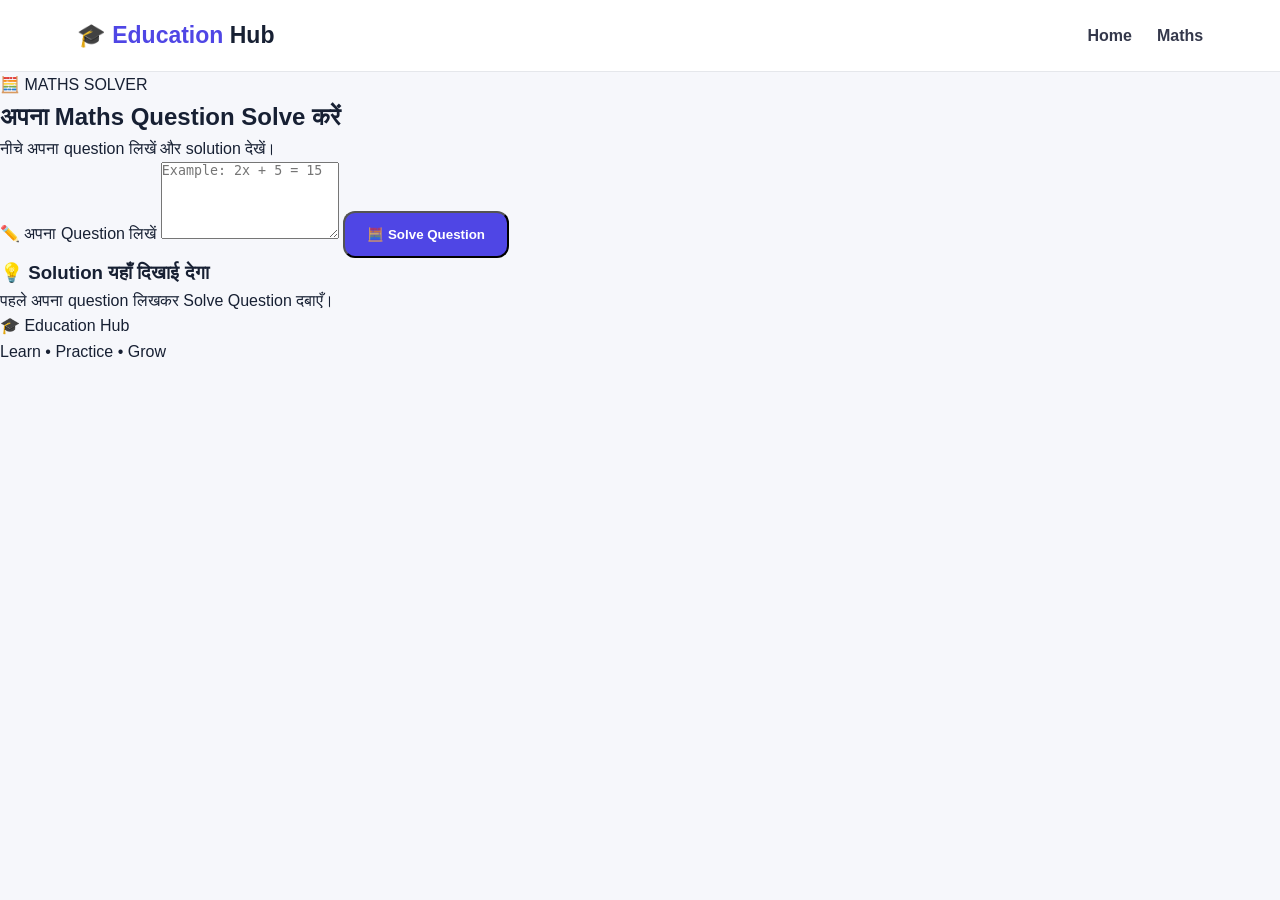
==== maths.html @ df45c543 "Create maths.html" ====
<!DOCTYPE html>
<html lang="hi">
<head>
  <meta charset="UTF-8">
  <meta name="viewport" content="width=device-width, initial-scale=1.0">

  <title>Maths Solver | Education Hub</title>

  <link rel="stylesheet" href="style.css">
</head>

<body>

  <header class="navbar">

    <div class="logo">
      🎓 <span>Education</span> Hub
    </div>

    <nav>
      <a href="index.html">Home</a>
      <a href="maths.html">Maths</a>
    </nav>

  </header>


  <main>

    <section class="section">

      <div class="section-heading">

        <span>🧮 MATHS SOLVER</span>

        <h1>
          अपना Maths Question Solve करें
        </h1>

        <p>
          नीचे अपना question लिखें और solution देखें।
        </p>

      </div>


      <div class="maths-box">

        <label for="mathQuestion">
          ✏️ अपना Question लिखें
        </label>

        <textarea
          id="mathQuestion"
          placeholder="Example: 2x + 5 = 15"
          rows="5"
        ></textarea>


        <button
          id="solveBtn"
          class="primary-btn"
          type="button"
        >
          🧮 Solve Question
        </button>


        <div
          id="answerBox"
          class="answer-box"
        >

          <h3>
            💡 Solution यहाँ दिखाई देगा
          </h3>

          <p>
            पहले अपना question लिखकर
            Solve Question दबाएँ।
          </p>

        </div>

      </div>

    </section>

  </main>


  <footer>

    <div class="footer-logo">
      🎓 Education Hub
    </div>

    <p>
      Learn • Practice • Grow
    </p>

  </footer>


  <script>

    const solveBtn =
      document.getElementById("solveBtn");

    const questionInput =
      document.getElementById("mathQuestion");

    const answerBox =
      document.getElementById("answerBox");


    solveBtn.addEventListener("click", function () {

      const question =
        questionInput.value.trim();


      if (question === "") {

        answerBox.innerHTML = `
          <h3>⚠️ Question लिखिए</h3>
          <p>
            पहले Maths question लिखें।
          </p>
        `;

        return;
      }


      if (
        question.includes("2x") &&
        question.includes("5") &&
        question.includes("15")
      ) {

        answerBox.innerHTML = `

          <h3>✅ Step-by-Step Solution</h3>

          <p>
            <strong>Question:</strong>
            ${question}
          </p>

          <br>

          <p>
            <strong>Step 1:</strong>
            2x + 5 = 15
          </p>

          <p>
            <strong>Step 2:</strong>
            2x = 15 - 5
          </p>

          <p>
            <strong>Step 3:</strong>
            2x = 10
          </p>

          <p>
            <strong>Step 4:</strong>
            x = 10 ÷ 2
          </p>

          <h2>
            🎯 Final Answer: x = 5
          </h2>

          <p>
            💡 Trick: पहले constant को दूसरी
            side ले जाकर equation को simplify करें।
          </p>

        `;

      } else {

        answerBox.innerHTML = `

          <h3>🤖 Question Received</h3>

          <p>
            आपका question:
          </p>

          <p>
            <strong>${question}</strong>
          </p>

          <br>

          <p>
            अभी हमारा basic solver केवल demo
            question के साथ काम कर रहा है।
          </p>

          <p>
            🔜 आगे हम इसमें अलग-अलग Maths
            questions solve करने की सुविधा जोड़ेंगे।
          </p>

        `;

      }

    });

  </script>

</body>
</html>
---- style.css ----
* {
  margin: 0;
  padding: 0;
  box-sizing: border-box;
}

:root {
  --primary: #4f46e5;
  --secondary: #7c3aed;
  --text: #172033;
  --muted: #667085;
  --bg: #f6f7fb;
  --card: #ffffff;
  --border: #e5e7eb;
}

html {
  scroll-behavior: smooth;
}

body {
  font-family: Arial, sans-serif;
  background: var(--bg);
  color: var(--text);
  line-height: 1.6;
}

/* NAVBAR */

.navbar {
  position: sticky;
  top: 0;
  z-index: 1000;

  height: 72px;
  padding: 0 6%;

  display: flex;
  align-items: center;
  justify-content: space-between;

  background: rgba(255,255,255,0.95);
  backdrop-filter: blur(12px);

  border-bottom: 1px solid var(--border);
}

.logo {
  font-size: 23px;
  font-weight: 800;
}

.logo span {
  color: var(--primary);
}

.navbar nav {
  display: flex;
  gap: 25px;
}

.navbar nav a {
  text-decoration: none;
  color: #34384b;
  font-weight: 600;
}

.navbar nav a:hover {
  color: var(--primary);
}

.theme-btn {
  width: 42px;
  height: 42px;

  border: none;
  border-radius: 50%;

  background: #eef0f8;

  cursor: pointer;
  font-size: 18px;
}

/* HERO */

.hero {
  width: min(1200px, 90%);
  min-height: 650px;

  margin: auto;

  display: grid;
  grid-template-columns: 1fr 1fr;

  align-items: center;

  gap: 60px;

  padding: 80px 0;
}

.badge {
  display: inline-block;

  padding: 8px 15px;

  border-radius: 30px;

  background: #eeeeff;

  color: var(--primary);

  font-weight: 700;

  margin-bottom: 20px;
}

.hero h1 {
  font-size: clamp(45px, 7vw, 78px);

  line-height: 1.05;

  margin-bottom: 25px;
}

.hero h1 span {
  color: var(--primary);
}

.hero p {
  max-width: 650px;

  color: var(--muted);

  font-size: 19px;

  margin-bottom: 30px;
}

.hero-buttons {
  display: flex;
  gap: 14px;
  flex-wrap: wrap;
}

.primary-btn,
.secondary-btn {
  padding: 14px 22px;

  border-radius: 12px;

  text-decoration: none;

  font-weight: 700;
}

.primary-btn {
  background: var(--primary);
  color: white;
}

.secondary-btn {
  background: white;
  color: var(--text);

  border: 1px solid var(--border);
}

/* HERO VISUAL */

.hero-visual {
  min-height: 400px;

  position: relative;

  display: flex;

  align-items: center;
  justify-content: center;
}

.main-card {
  width: 310px;

  padding: 40px;

  background: white;

  border-radius: 25px;

  text-align: center;

  box-shadow: 0 25px 70px rgba(60,60,100,0.15);
}

.card-icon {
  font-size: 70px;
  margin-bottom: 15px;
}

.floating-card {
  position: absolute;

  padding: 14
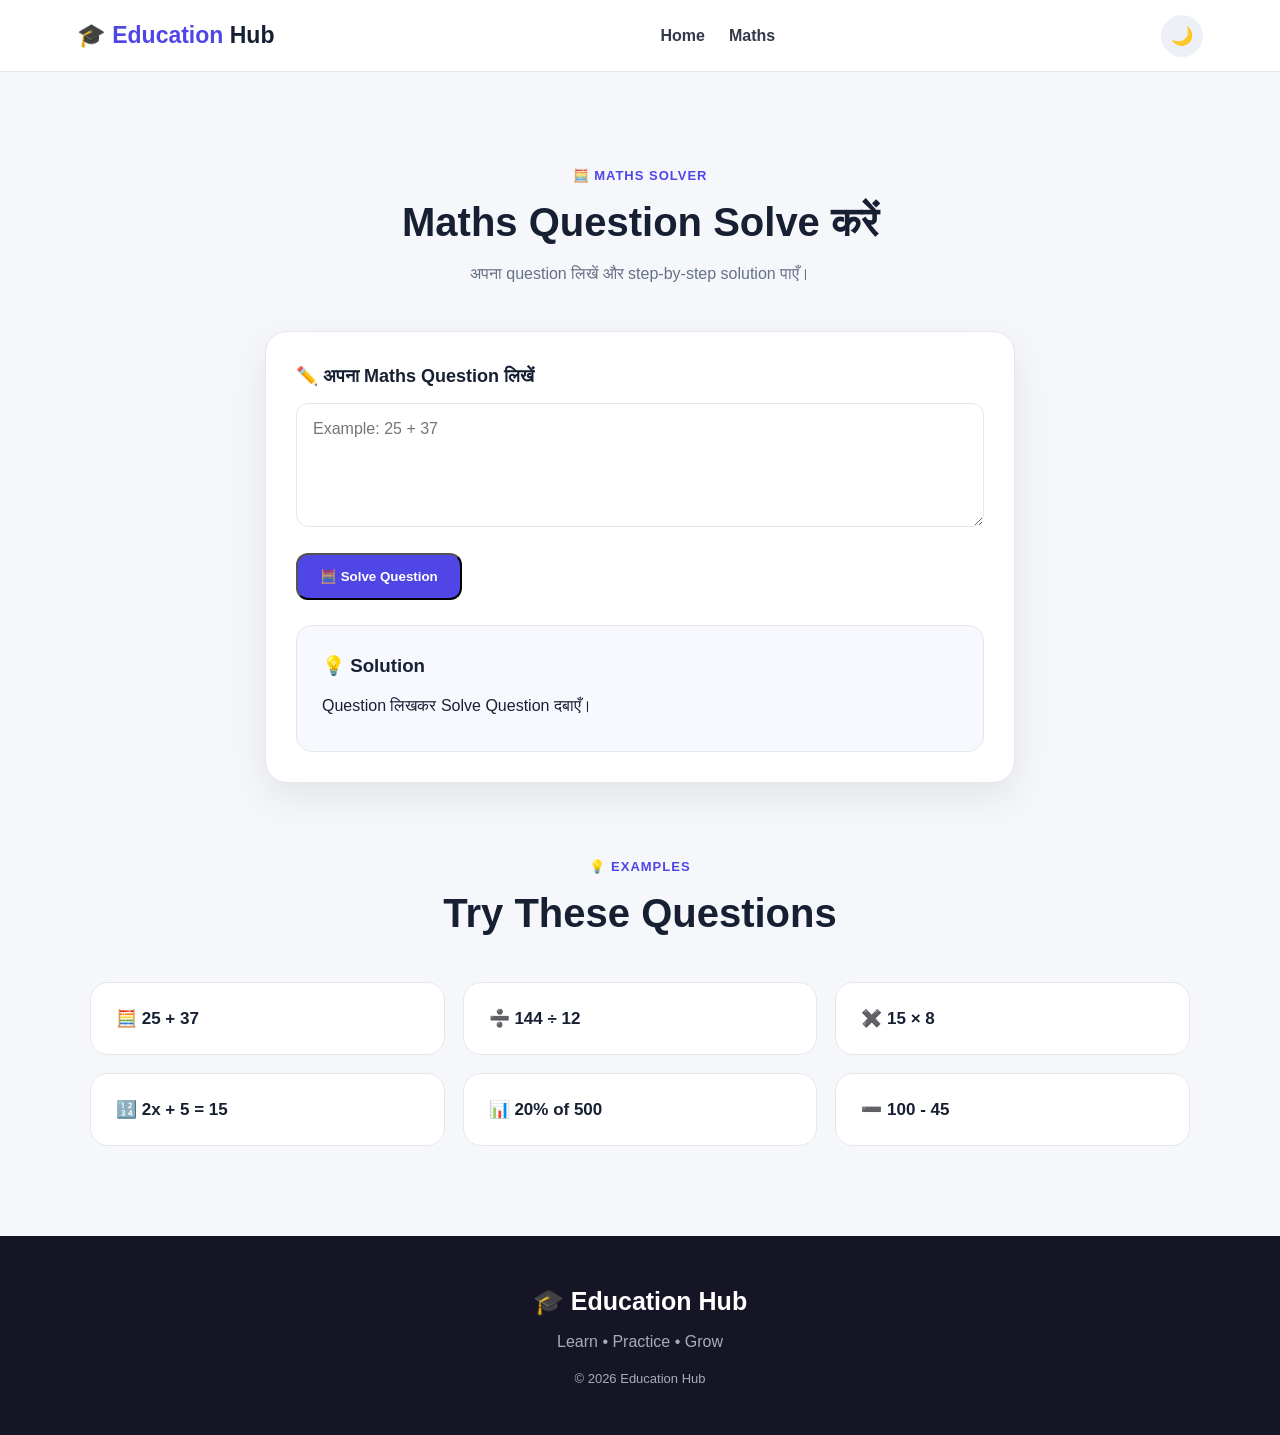
==== commit fd991726: "Update maths.html" ====
--- a/maths.html
+++ b/maths.html
@@ -1,15 +1,29 @@
 <!DOCTYPE html>
 <html lang="hi">
+
 <head>
+
   <meta charset="UTF-8">
-  <meta name="viewport" content="width=device-width, initial-scale=1.0">
+
+  <meta
+    name="viewport"
+    content="width=device-width, initial-scale=1.0"
+  >
 
   <title>Maths Solver | Education Hub</title>
 
-  <link rel="stylesheet" href="style.css">
+  <link
+    rel="stylesheet"
+    href="style.css"
+  >
+
 </head>
 
+
 <body>
+
+
+  <!-- NAVBAR -->
 
   <header class="navbar">
 
@@ -18,43 +32,73 @@
     </div>
 
     <nav>
-      <a href="index.html">Home</a>
-      <a href="maths.html">Maths</a>
+
+      <a href="index.html">
+        Home
+      </a>
+
+      <a href="maths.html">
+        Maths
+      </a>
+
     </nav>
 
+    <button
+      id="themeBtn"
+      class="theme-btn"
+      type="button"
+    >
+      🌙
+    </button>
+
   </header>
 
 
+
+  <!-- MAIN -->
+
   <main>
 
     <section class="section">
 
+
       <div class="section-heading">
 
-        <span>🧮 MATHS SOLVER</span>
+        <span>
+          🧮 MATHS SOLVER
+        </span>
 
         <h1>
-          अपना Maths Question Solve करें
+          Maths Question Solve करें
         </h1>
 
         <p>
-          नीचे अपना question लिखें और solution देखें।
+          अपना question लिखें और
+          step-by-step solution पाएँ।
         </p>
 
       </div>
 
 
+
+      <!-- SOLVER BOX -->
+
       <div class="maths-box">
 
+
         <label for="mathQuestion">
-          ✏️ अपना Question लिखें
+
+          ✏️ अपना Maths Question लिखें
+
         </label>
+
 
         <textarea
           id="mathQuestion"
-          placeholder="Example: 2x + 5 = 15"
           rows="5"
+          placeholder="Example: 25 + 37"
         ></textarea>
+
 
 
         <button
@@ -62,9 +106,14 @@
           class="primary-btn"
           type="button"
         >
+
           🧮 Solve Question
+
         </button>
 
+
+
+        <!-- ANSWER -->
 
         <div
           id="answerBox"
@@ -72,22 +121,130 @@
         >
 
           <h3>
-            💡 Solution यहाँ दिखाई देगा
+            💡 Solution
           </h3>
 
           <p>
-            पहले अपना question लिखकर
+            Question लिखकर
             Solve Question दबाएँ।
           </p>
 
         </div>
 
+
       </div>
 
+
+
+      <!-- EXAMPLES -->
+
+      <div
+        class="section-heading"
+        style="margin-top:70px;"
+      >
+
+        <span>
+          💡 EXAMPLES
+        </span>
+
+        <h2>
+          Try These Questions
+        </h2>
+
+      </div>
+
+
+
+      <div class="class-grid">
+
+
+        <button
+          class="class-card example-question"
+          type="button"
+          data-question="25 + 37"
+        >
+
+          🧮
+          25 + 37
+
+        </button>
+
+
+
+        <button
+          class="class-card example-question"
+          type="button"
+          data-question="144 / 12"
+        >
+
+          ➗
+          144 ÷ 12
+
+        </button>
+
+
+
+        <button
+          class="class-card example-question"
+          type="button"
+          data-question="15 * 8"
+        >
+
+          ✖️
+          15 × 8
+
+        </button>
+
+
+
+        <button
+          class="class-card example-question"
+          type="button"
+          data-question="2x + 5 = 15"
+        >
+
+          🔢
+          2x + 5 = 15
+
+        </button>
+
+
+
+        <button
+          class="class-card example-question"
+          type="button"
+          data-question="20% of 500"
+        >
+
+          📊
+          20% of 500
+
+        </button>
+
+
+
+        <button
+          class="class-card example-question"
+          type="button"
+          data-question="100 - 45"
+        >
+
+          ➖
+          100 - 45
+
+        </button>
+
+
+      </div>
+
+
     </section>
 
   </main>
 
+
+
+  <!-- FOOTER -->
 
   <footer>
 
@@ -99,49 +256,235 @@
       Learn • Practice • Grow
     </p>
 
+    <p class="copyright">
+      © 2026 Education Hub
+    </p>
+
   </footer>
 
 
+
+  <!-- JAVASCRIPT -->
+
   <script>
 
+    // -----------------------------
+    // DARK MODE
+    // -----------------------------
+
+    const themeBtn =
+      document.getElementById("themeBtn");
+
+
+    const savedTheme =
+      localStorage.getItem(
+        "educationHubTheme"
+      );
+
+
+    if (savedTheme === "dark") {
+
+      document.body.classList.add("dark");
+
+      themeBtn.textContent = "☀️";
+
+    }
+
+
+    themeBtn.addEventListener(
+      "click",
+      () => {
+
+        document.body.classList.toggle(
+          "dark"
+        );
+
+
+        const isDark =
+          document.body.classList.contains(
+            "dark"
+          );
+
+
+        themeBtn.textContent =
+          isDark ? "☀️" : "🌙";
+
+
+        localStorage.setItem(
+          "educationHubTheme",
+          isDark ? "dark" : "light"
+        );
+
+      }
+    );
+
+
+
+    // -----------------------------
+    // ELEMENTS
+    // -----------------------------
+
+    const questionInput =
+      document.getElementById(
+        "mathQuestion"
+      );
+
+
     const solveBtn =
-      document.getElementById("solveBtn");
-
-    const questionInput =
-      document.getElementById("mathQuestion");
+      document.getElementById(
+        "solveBtn"
+      );
+
 
     const answerBox =
-      document.getElementById("answerBox");
-
-
-    solveBtn.addEventListener("click", function () {
+      document.getElementById(
+        "answerBox"
+      );
+
+
+
+    // -----------------------------
+    // SOLVER FUNCTION
+    // -----------------------------
+
+    function solveQuestion() {
+
 
       const question =
         questionInput.value.trim();
 
 
-      if (question === "") {
+      if (!question) {
 
         answerBox.innerHTML = `
+
           <h3>⚠️ Question लिखिए</h3>
+
           <p>
-            पहले Maths question लिखें।
+            पहले कोई Maths question लिखें।
           </p>
+
         `;
 
         return;
+
       }
 
 
-      if (
-        question.includes("2x") &&
-        question.includes("5") &&
-        question.includes("15")
-      ) {
+
+      // -----------------------------
+      // LINEAR EQUATION
+      // Example: 2x + 5 = 15
+      // -----------------------------
+
+      const equation =
+        question
+          .replace(/\s/g, "")
+          .toLowerCase();
+
+
+      const match =
+        equation.match(
+          /^([+-]?\d+(?:\.\d+)?)x([+-]\d+(?:\.\d+)?)=([+-]?\d+(?:\.\d+)?)$/
+        );
+
+
+      if (match) {
+
+        const a =
+          Number(match[1]);
+
+        const b =
+          Number(match[2]);
+
+        const c =
+          Number(match[3]);
+
+
+        if (a !== 0) {
+
+          const x =
+            (c - b) / a;
+
+
+          answerBox.innerHTML = `
+
+            <h3>
+              ✅ Step-by-Step Solution
+            </h3>
+
+            <p>
+              <strong>Question:</strong>
+              ${question}
+            </p>
+
+            <br>
+
+            <p>
+              <strong>Step 1:</strong>
+              ${a}x ${b >= 0 ? "+" : ""}
+              ${b} = ${c}
+            </p>
+
+            <p>
+              <strong>Step 2:</strong>
+              ${a}x = ${c} - (${b})
+            </p>
+
+            <p>
+              <strong>Step 3:</strong>
+              ${a}x = ${c - b}
+            </p>
+
+            <p>
+              <strong>Step 4:</strong>
+              x = ${c - b} ÷ ${a}
+            </p>
+
+            <h2>
+              🎯 Final Answer:
+              x = ${x}
+            </h2>
+
+          `;
+
+          return;
+
+        }
+
+      }
+
+
+
+      // -----------------------------
+      // PERCENTAGE
+      // Example: 20% of 500
+      // -----------------------------
+
+      const percentage =
+        question.match(
+          /^(\d+(?:\.\d+)?)%\s*of\s*(\d+(?:\.\d+)?)$/i
+        );
+
+
+      if (percentage) {
+
+        const percent =
+          Number(percentage[1]);
+
+        const number =
+          Number(percentage[2]);
+
+
+        const answer =
+          (percent / 100) * number;
+
 
         answerBox.innerHTML = `
 
-          <h3>✅ Step-by-Step Solution</h3>
+          <h3>
+            ✅ Step-by-Step Solution
+          </h3>
 
           <p>
             <strong>Question:</strong>
@@ -152,68 +495,222 @@
 
           <p>
             <strong>Step 1:</strong>
-            2x + 5 = 15
+            ${percent}% = ${percent}/100
           </p>
 
           <p>
             <strong>Step 2:</strong>
-            2x = 15 - 5
+            ${percent}/100 × ${number}
           </p>
 
+          <h2>
+            🎯 Final Answer:
+            ${answer}
+          </h2>
+
+        `;
+
+        return;
+
+      }
+
+
+
+      // -----------------------------
+      // BASIC ARITHMETIC
+      // -----------------------------
+
+      const arithmetic =
+        question.match(
+          /^(-?\d+(?:\.\d+)?)\s*([+\-*/])\s*(-?\d+(?:\.\d+)?)$/
+        );
+
+
+      if (arithmetic) {
+
+        const num1 =
+          Number(arithmetic[1]);
+
+        const operator =
+          arithmetic[2];
+
+        const num2 =
+          Number(arithmetic[3]);
+
+
+        let answer;
+
+
+        if (
+          operator === "/" &&
+          num2 === 0
+        ) {
+
+          answerBox.innerHTML = `
+
+            <h3>⚠️ Error</h3>
+
+            <p>
+              किसी संख्या को 0 से divide
+              नहीं कर सकते।
+            </p>
+
+          `;
+
+          return;
+
+        }
+
+
+        switch (operator) {
+
+          case "+":
+
+            answer =
+              num1 + num2;
+
+            break;
+
+
+          case "-":
+
+            answer =
+              num1 - num2;
+
+            break;
+
+
+          case "*":
+
+            answer =
+              num1 * num2;
+
+            break;
+
+
+          case "/":
+
+            answer =
+              num1 / num2;
+
+            break;
+
+        }
+
+
+        answerBox.innerHTML = `
+
+          <h3>
+            ✅ Solution
+          </h3>
+
           <p>
-            <strong>Step 3:</strong>
-            2x = 10
+            <strong>Question:</strong>
+            ${question}
           </p>
 
+          <br>
+
           <p>
-            <strong>Step 4:</strong>
-            x = 10 ÷ 2
+            <strong>Step 1:</strong>
+            ${num1} ${operator} ${num2}
           </p>
 
+          <p>
+            <strong>Step 2:</strong>
+            Calculate the operation
+          </p>
+
           <h2>
-            🎯 Final Answer: x = 5
+            🎯 Final Answer:
+            ${answer}
           </h2>
 
-          <p>
-            💡 Trick: पहले constant को दूसरी
-            side ले जाकर equation को simplify करें।
-          </p>
-
         `;
 
-      } else {
-
-        answerBox.innerHTML = `
-
-          <h3>🤖 Question Received</h3>
-
-          <p>
-            आपका question:
-          </p>
-
-          <p>
-            <strong>${question}</strong>
-          </p>
-
-          <br>
-
-          <p>
-            अभी हमारा basic solver केवल demo
-            question के साथ काम कर रहा है।
-          </p>
-
-          <p>
-            🔜 आगे हम इसमें अलग-अलग Maths
-            questions solve करने की सुविधा जोड़ेंगे।
-          </p>
-
-        `;
+        return;
 
       }
 
-    });
+
+
+      // -----------------------------
+      // UNKNOWN QUESTION
+      // -----------------------------
+
+      answerBox.innerHTML = `
+
+        <h3>
+          🤖 Question Received
+        </h3>
+
+        <p>
+          <strong>
+            ${question}
+          </strong>
+        </p>
+
+        <br>
+
+        <p>
+          यह question अभी हमारे basic
+          solver में supported नहीं है।
+        </p>
+
+        <p>
+          🔜 आगे हम इसमें और Maths topics
+          और AI solution जोड़ेंगे।
+        </p>
+
+      `;
+
+    }
+
+
+
+    // -----------------------------
+    // SOLVE BUTTON
+    // -----------------------------
+
+    solveBtn.addEventListener(
+      "click",
+      solveQuestion
+    );
+
+
+
+    // -----------------------------
+    // EXAMPLE QUESTIONS
+    // -----------------------------
+
+    const examples =
+      document.querySelectorAll(
+        ".example-question"
+      );
+
+
+    examples.forEach(
+      (example) => {
+
+        example.addEventListener(
+          "click",
+          () => {
+
+            questionInput.value =
+              example.dataset.question;
+
+            solveQuestion();
+
+          }
+        );
+
+      }
+    );
+
 
   </script>
 
+
 </body>
+
 </html>
--- a/style.css
+++ b/style.css
@@ -25,6 +25,7 @@
   line-height: 1.6;
 }
 
+
 /* NAVBAR */
 
 .navbar {
@@ -39,7 +40,7 @@
   align-items: center;
   justify-content: space-between;
 
-  background: rgba(255,255,255,0.95);
+  background: rgba(255, 255, 255, 0.96);
   backdrop-filter: blur(12px);
 
   border-bottom: 1px solid var(--border);
@@ -48,6 +49,7 @@
 .logo {
   font-size: 23px;
   font-weight: 800;
+  white-space: nowrap;
 }
 
 .logo span {
@@ -56,7 +58,7 @@
 
 .navbar nav {
   display: flex;
-  gap: 25px;
+  gap: 24px;
 }
 
 .navbar nav a {
@@ -82,6 +84,7 @@
   font-size: 18px;
 }
 
+
 /* HERO */
 
 .hero {
@@ -113,6 +116,8 @@
 
   font-weight: 700;
 
+  font-size: 14px;
+
   margin-bottom: 20px;
 }
 
@@ -120,6 +125,8 @@
   font-size: clamp(45px, 7vw, 78px);
 
   line-height: 1.05;
+
+  letter-spacing: -2px;
 
   margin-bottom: 25px;
 }
@@ -146,6 +153,8 @@
 
 .primary-btn,
 .secondary-btn {
+  display: inline-block;
+
   padding: 14px 22px;
 
   border-radius: 12px;
@@ -160,6 +169,10 @@
   color: white;
 }
 
+.primary-btn:hover {
+  background: #3730a3;
+}
+
 .secondary-btn {
   background: white;
   color: var(--text);
@@ -167,6 +180,7 @@
   border: 1px solid var(--border);
 }
 
+
 /* HERO VISUAL */
 
 .hero-visual {
@@ -191,15 +205,531 @@
 
   text-align: center;
 
-  box-shadow: 0 25px 70px rgba(60,60,100,0.15);
+  box-shadow: 0 25px 70px rgba(60, 60, 100, 0.15);
+
+  transform: rotate(2deg);
 }
 
 .card-icon {
   font-size: 70px;
+
   margin-bottom: 15px;
+}
+
+.main-card h3 {
+  font-size: 25px;
+  margin-bottom: 8px;
+}
+
+.main-card p {
+  color: var(--muted);
 }
 
 .floating-card {
   position: absolute;
 
-  padding: 14
+  padding: 14px 18px;
+
+  background: white;
+
+  border-radius: 14px;
+
+  box-shadow: 0 12px 30px rgba(0, 0, 0, 0.12);
+
+  font-weight: 700;
+}
+
+.card-one {
+  top: 45px;
+  left: 20px;
+}
+
+.card-two {
+  top: 110px;
+  right: 5px;
+}
+
+.card-three {
+  bottom: 55px;
+  left: 35px;
+}
+
+
+/* SECTIONS */
+
+.section {
+  width: min(1100px, 90%);
+
+  margin: auto;
+
+  padding: 90px 0;
+}
+
+.section-heading {
+  text-align: center;
+
+  max-width: 700px;
+
+  margin: 0 auto 45px;
+}
+
+.section-heading span {
+  color: var(--primary);
+
+  font-size: 13px;
+
+  font-weight: 800;
+
+  letter-spacing: 1px;
+}
+
+.section-heading h1,
+.section-heading h2 {
+  font-size: 40px;
+
+  line-height: 1.2;
+
+  margin: 10px 0 15px;
+}
+
+.section-heading p {
+  color: var(--muted);
+}
+
+
+/* SUBJECTS */
+
+.subject-grid {
+  display: grid;
+
+  grid-template-columns: repeat(4, 1fr);
+
+  gap: 20px;
+}
+
+.subject-card {
+  padding: 28px;
+
+  background: var(--card);
+
+  border: 1px solid var(--border);
+
+  border-radius: 20px;
+
+  transition: 0.25s;
+}
+
+.subject-card:hover {
+  transform: translateY(-7px);
+
+  box-shadow: 0 15px 35px rgba(0, 0, 0, 0.08);
+}
+
+.subject-icon {
+  font-size: 45px;
+
+  margin-bottom: 15px;
+}
+
+.subject-card h3 {
+  margin-bottom: 8px;
+}
+
+.subject-card p {
+  color: var(--muted);
+
+  margin-bottom: 20px;
+}
+
+.subject-card button {
+  border: none;
+
+  background: #eeeeff;
+
+  color: var(--primary);
+
+  padding: 10px 14px;
+
+  border-radius: 9px;
+
+  font-weight: 700;
+
+  cursor: pointer;
+}
+
+
+/* CLASSES */
+
+.class-grid {
+  display: grid;
+
+  grid-template-columns: repeat(3, 1fr);
+
+  gap: 18px;
+}
+
+.class-card {
+  padding: 25px;
+
+  background: var(--card);
+
+  color: var(--text);
+
+  border: 1px solid var(--border);
+
+  border-radius: 18px;
+
+  font-size: 17px;
+
+  font-weight: 700;
+
+  cursor: pointer;
+
+  display: flex;
+
+  align-items: center;
+
+  gap: 15px;
+
+  transition: 0.2s;
+}
+
+.class-card:hover {
+  border-color: var(--primary);
+
+  transform: translateY(-4px);
+}
+
+.class-card span {
+  font-size: 32px;
+}
+
+
+/* FEATURES */
+
+.feature-grid {
+  display: grid;
+
+  grid-template-columns: repeat(4, 1fr);
+
+  gap: 20px;
+}
+
+.feature-card {
+  background: var(--card);
+
+  border: 1px solid var(--border);
+
+  border-radius: 20px;
+
+  padding: 28px;
+
+  transition: 0.25s;
+}
+
+.feature-card:hover {
+  transform: translateY(-6px);
+}
+
+.feature-card > div {
+  font-size: 40px;
+
+  margin-bottom: 15px;
+}
+
+.feature-card h3 {
+  margin-bottom: 8px;
+}
+
+.feature-card p {
+  color: var(--muted);
+}
+
+
+/* CTA */
+
+.cta {
+  width: min(1100px, 90%);
+
+  margin: 20px auto 90px;
+
+  padding: 45px;
+
+  background: linear-gradient(
+    135deg,
+    var(--primary),
+    var(--secondary)
+  );
+
+  color: white;
+
+  border-radius: 25px;
+
+  display: flex;
+
+  align-items: center;
+
+  justify-content: space-between;
+
+  gap: 30px;
+}
+
+.cta h2 {
+  font-size: 32px;
+
+  margin-bottom: 8px;
+}
+
+.cta p {
+  opacity: 0.85;
+}
+
+.cta a {
+  background: white;
+
+  color: var(--primary);
+
+  text-decoration: none;
+
+  padding: 14px 20px;
+
+  border-radius: 12px;
+
+  font-weight: 800;
+
+  white-space: nowrap;
+}
+
+
+/* FOOTER */
+
+footer {
+  padding: 45px 20px;
+
+  text-align: center;
+
+  background: #151526;
+
+  color: white;
+}
+
+.footer-logo {
+  font-size: 25px;
+
+  font-weight: 800;
+
+  margin-bottom: 8px;
+}
+
+footer p {
+  color: #aaaabc;
+}
+
+.copyright {
+  margin-top: 15px;
+
+  font-size: 13px;
+}
+
+
+/* MATHS SOLVER */
+
+.maths-box {
+  max-width: 750px;
+
+  margin: auto;
+
+  padding: 30px;
+
+  background: var(--card);
+
+  border: 1px solid var(--border);
+
+  border-radius: 22px;
+
+  box-shadow: 0 15px 40px rgba(0, 0, 0, 0.08);
+}
+
+.maths-box label {
+  display: block;
+
+  font-size: 18px;
+
+  font-weight: 700;
+
+  margin-bottom: 12px;
+}
+
+.maths-box textarea {
+  width: 100%;
+
+  padding: 16px;
+
+  border: 1px solid var(--border);
+
+  border-radius: 12px;
+
+  resize: vertical;
+
+  font-size: 16px;
+
+  font-family: Arial, sans-serif;
+
+  outline: none;
+
+  margin-bottom: 18px;
+}
+
+.maths-box textarea:focus {
+  border-color: var(--primary);
+
+  box-shadow: 0 0 0 3px rgba(79, 70, 229, 0.12);
+}
+
+.answer-box {
+  margin-top: 25px;
+
+  padding: 25px;
+
+  background: #f8f8ff;
+
+  border-radius: 16px;
+
+  border: 1px solid var(--border);
+}
+
+.answer-box h3 {
+  margin-bottom: 12px;
+}
+
+.answer-box p {
+  margin-bottom: 8px;
+}
+
+.answer-box h2 {
+  margin-top: 20px;
+
+  color: var(--primary);
+}
+
+
+/* DARK MODE */
+
+body.dark {
+  --text: #f4f5ff;
+  --muted: #aeb2c5;
+  --bg: #10111b;
+  --card: #181a27;
+  --border: #292c3c;
+}
+
+body.dark .navbar {
+  background: rgba(16, 17, 27, 0.96);
+}
+
+body.dark .navbar nav a {
+  color: #e4e5f0;
+}
+
+body.dark .secondary-btn {
+  background: var(--card);
+  color: var(--text);
+}
+
+body.dark .theme-btn {
+  background: #292c3c;
+}
+
+body.dark .answer-box {
+  background: #202231;
+}
+
+body.dark .maths-box textarea {
+  background: #202231;
+  color: white;
+}
+
+
+/* MOBILE */
+
+@media (max-width: 950px) {
+
+  .hero {
+    grid-template-columns: 1fr;
+
+    text-align: center;
+  }
+
+  .hero p {
+    margin-left: auto;
+    margin-right: auto;
+  }
+
+  .hero-buttons {
+    justify-content: center;
+  }
+
+  .subject-grid,
+  .feature-grid {
+    grid-template-columns: repeat(2, 1fr);
+  }
+
+  .class-grid {
+    grid-template-columns: repeat(2, 1fr);
+  }
+
+  .cta {
+    flex-direction: column;
+
+    text-align: center;
+  }
+}
+
+
+@media (max-width: 650px) {
+
+  .navbar {
+    padding: 0 20px;
+  }
+
+  .navbar nav {
+    display: none;
+  }
+
+  .hero {
+    padding: 55px 0;
+  }
+
+  .hero h1 {
+    font-size: 48px;
+
+    letter-spacing: -2px;
+  }
+
+  .section-heading h1,
+  .section-heading h2 {
+    font-size: 32px;
+  }
+
+  .subject-grid,
+  .feature-grid,
+  .class-grid {
+    grid-template-columns: 1fr;
+  }
+
+  .main-card {
+    width: 280px;
+  }
+
+  .floating-card {
+    font-size: 13px;
+  }
+
+  .cta {
+    padding: 30px 20px;
+  }
+
+  .cta h2 {
+    font-size: 26px;
+  }
+}
